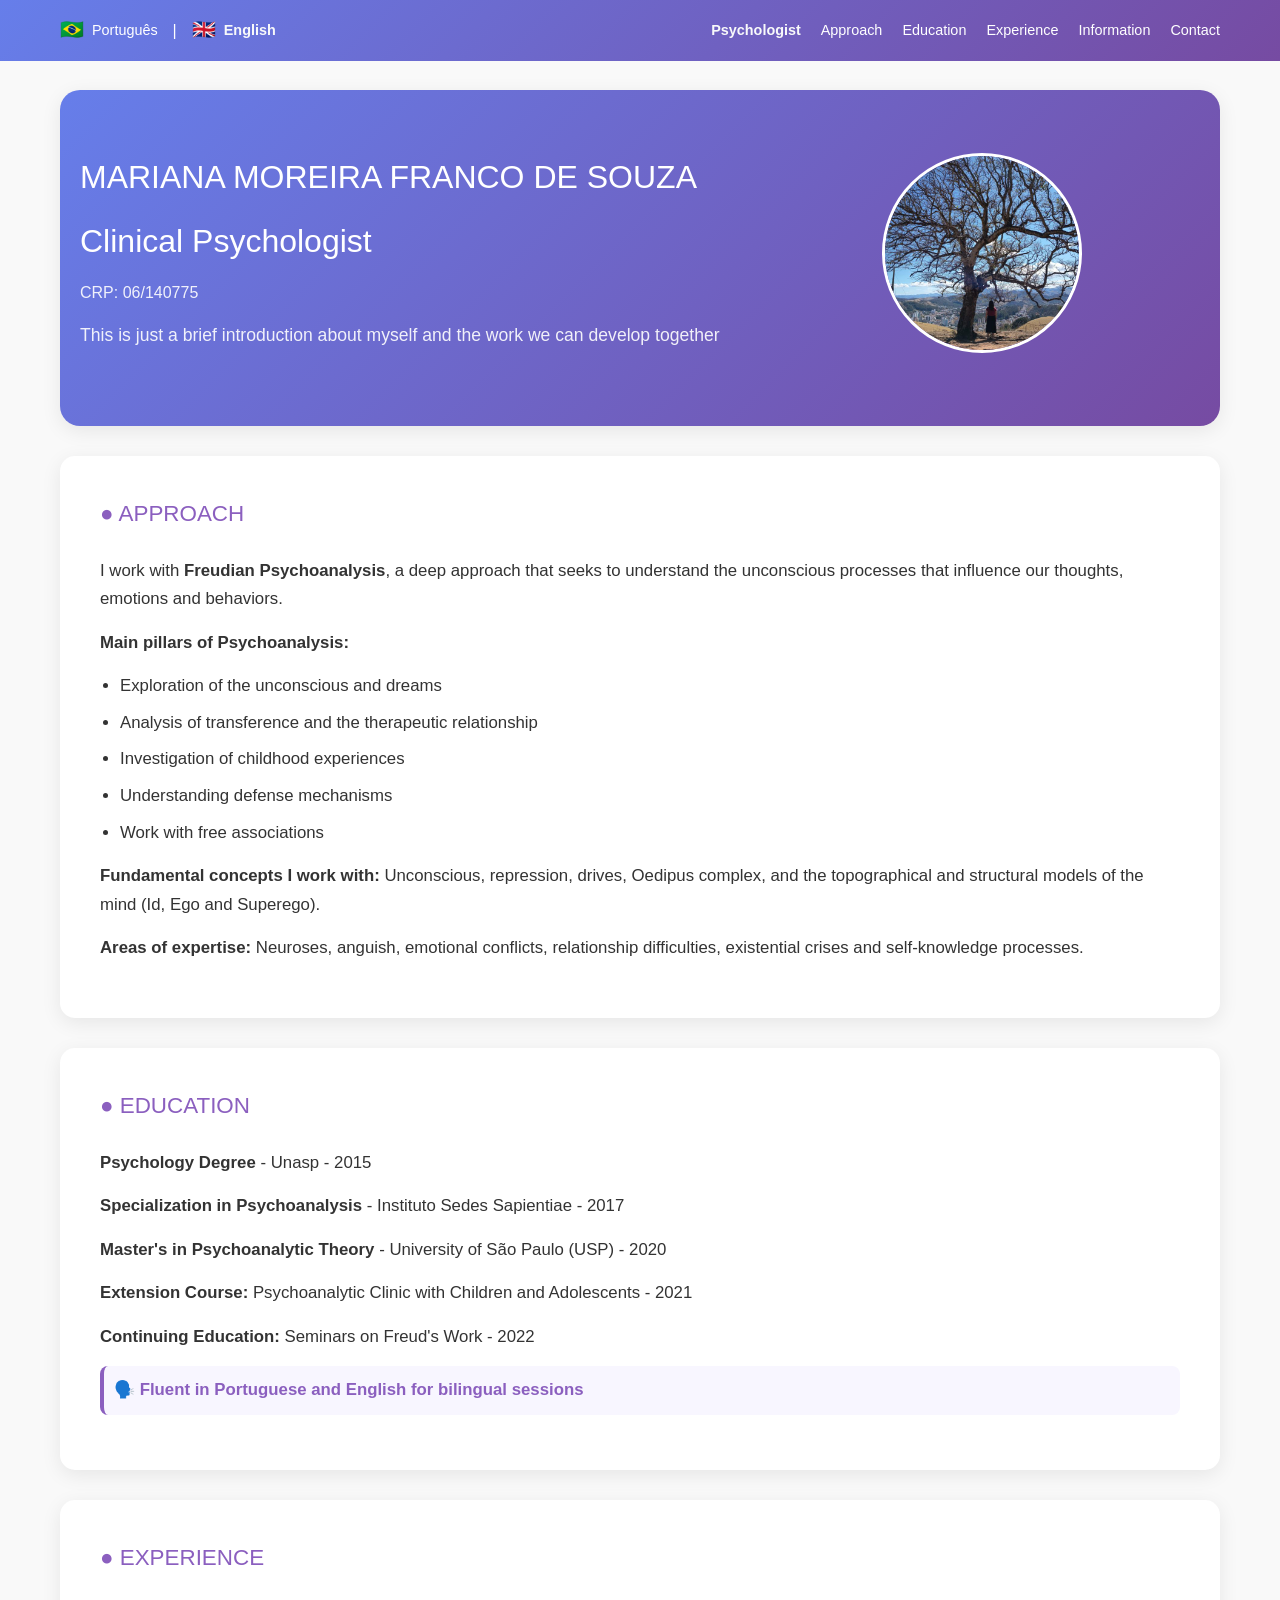
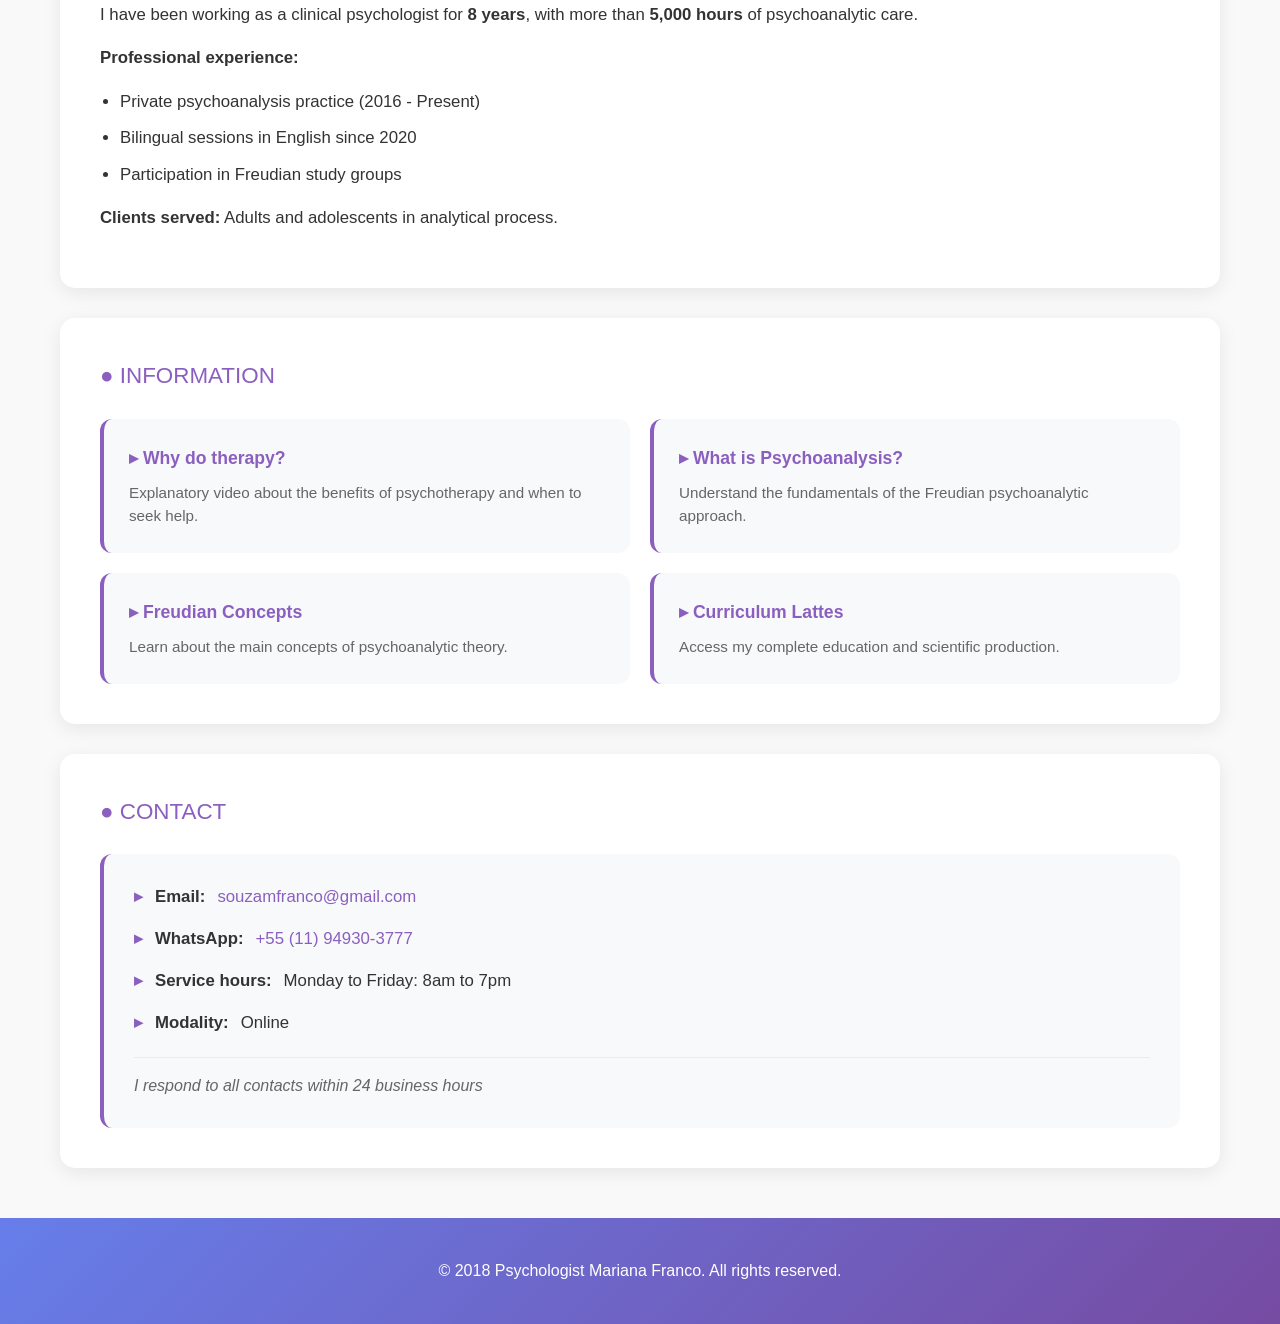
==== en.html @ 28c8e8e3 "Add files via upload" ====
<!DOCTYPE html>
<html lang="en">
<head>
    <meta charset="UTF-8">
    <meta name="viewport" content="width=device-width, initial-scale=1.0">
    <title>Mariana Franco | Psychologist</title>
    <link rel="stylesheet" href="style.css">
    <link rel="icon" href="data:image/svg+xml,<svg xmlns='http://www.w3.org/2000/svg' viewBox='0 0 100 100'><rect width='100' height='100' fill='white'/><text y='.9em' font-size='90' fill='black' text-anchor='middle' x='50'>Ψ</text></svg>">    
</head>
<body>
    <!-- Site Menu -->
    <div class="menu-banner">
        <div class="container">
            <div class="languages">
                <a href="index.html" class="language-link">
                    <span class="flag">🇧🇷</span>
                    Português
                </a>
                <span class="divider">|</span>
                <a href="en.html" class="language-link active">
                    <span class="flag">🇬🇧</span>
                    English
                </a>
            </div>
            <button class="hamburger" id="hamburger">
                <span></span>
                <span></span>
                <span></span>
            </button>
            <nav class="menu" id="menu">
                <a href="#psicologa" class="menu-link">Psychologist</a>
                <a href="#abordagem" class="menu-link">Approach</a>
                <a href="#formacao" class="menu-link">Education</a>
                <a href="#experiencia" class="menu-link">Experience</a>
                <a href="#informacoes" class="menu-link">Information</a>
                <a href="#contato" class="menu-link">Contact</a>
            </nav>
        </div>
    </div>

    <main class="container">
        <!-- Psychologist -->
        <section class="section" id="psicologa">
            <div class="section-content">
                <div class="header-text">
                    <h1 class="header-title">MARIANA MOREIRA FRANCO DE SOUZA</h1>
                    <h3 class="header-title">Clinical Psychologist</h3>
                    <p class="header-crp">CRP: 06/140775</p>
                    <p class="header-subtitle">This is just a brief introduction about myself and the work we can develop together</p>
                </div>
                <div class="header-image">
                    <img src="perfil.jpeg" alt="Profile photo of Mariana Franco">
                </div>
            </div>
        </section>

        <!-- Approach -->
        <section class="section" id="abordagem">
            <h2 class="section-title">● APPROACH</h2>
            <div class="section-content">
                <p>I work with <strong>Freudian Psychoanalysis</strong>, a deep approach that seeks to understand the unconscious processes that influence our thoughts, emotions and behaviors.</p>
                
                <p><strong>Main pillars of Psychoanalysis:</strong></p>
                <ul>
                    <li>Exploration of the unconscious and dreams</li>
                    <li>Analysis of transference and the therapeutic relationship</li>
                    <li>Investigation of childhood experiences</li>
                    <li>Understanding defense mechanisms</li>
                    <li>Work with free associations</li>
                </ul>

                <p><strong>Fundamental concepts I work with:</strong> Unconscious, repression, drives, Oedipus complex, and the topographical and structural models of the mind (Id, Ego and Superego).</p>

                <p><strong>Areas of expertise:</strong> Neuroses, anguish, emotional conflicts, relationship difficulties, existential crises and self-knowledge processes.</p>
            </div>
        </section>

        <!-- Education -->
        <section class="section" id="formacao">
            <h2 class="section-title">● EDUCATION</h2>
            <div class="section-content">
                <p><strong>Psychology Degree</strong> - Unasp - 2015</p>
                <p><strong>Specialization in Psychoanalysis</strong> - Instituto Sedes Sapientiae - 2017</p>
                <p><strong>Master's in Psychoanalytic Theory</strong> - University of São Paulo (USP) - 2020</p>
                <p><strong>Extension Course:</strong> Psychoanalytic Clinic with Children and Adolescents - 2021</p>
                <p><strong>Continuing Education:</strong> Seminars on Freud's Work - 2022</p>
                <p class="highlight-text"><strong>🗣️ Fluent in Portuguese and English for bilingual sessions</strong></p>
            </div>
        </section>
        
        <!-- Experience -->
        <section class="section" id="experiencia">
            <h2 class="section-title">● EXPERIENCE</h2>
            <div class="section-content">
                <p>I have been working as a clinical psychologist for <strong>8 years</strong>, with more than <strong>5,000 hours</strong> of psychoanalytic care.</p>

                <p><strong>Professional experience:</strong></p>
                <ul>
                    <li>Private psychoanalysis practice (2016 - Present)</li>
                    <li>Bilingual sessions in English since 2020</li>
                    <li>Participation in Freudian study groups</li>
                </ul>

                <p><strong>Clients served:</strong> Adults and adolescents in analytical process.</p>
            </div>
        </section>

        <!-- Links -->
        <section class="section" id="informacoes">
            <h2 class="section-title">● INFORMATION</h2>
            <div class="links-grid">
                <div class="link-card">
                    <a href="https://exemplo.com/por-que-terapia" target="_blank" class="link-title">▸ Why do therapy?</a>
                    <p class="link-description">Explanatory video about the benefits of psychotherapy and when to seek help.</p>
                </div>

                <div class="link-card">
                    <a href="https://exemplo.com/o-que-e-psicanalise" target="_blank" class="link-title">▸ What is Psychoanalysis?</a>
                    <p class="link-description">Understand the fundamentals of the Freudian psychoanalytic approach.</p>
                </div>

                <div class="link-card">
                    <a href="https://exemplo.com/conceitos-freudianos" target="_blank" class="link-title">▸ Freudian Concepts</a>
                    <p class="link-description">Learn about the main concepts of psychoanalytic theory.</p>
                </div>

                <div class="link-card">
                    <a href="https://exemplo.com/lattes" target="_blank" class="link-title">▸ Curriculum Lattes</a>
                    <p class="link-description">Access my complete education and scientific production.</p>
                </div>
            </div>
        </section>

        <!-- Contact -->
        <section class="section" id="contato">
            <h2 class="section-title">● CONTACT</h2>
            <div class="contact-card">
                <div class="contact-item">
                    <span class="contact-icon">▸</span>
                    <strong>Email:</strong>
                    <a href="mailto:souzamfranco@gmail.com">souzamfranco@gmail.com</a>
                </div>

                <div class="contact-item">
                    <span class="contact-icon">▸</span>
                    <strong>WhatsApp:</strong>
                    <a href="https://wa.me/5511949303777" target="_blank">+55 (11) 94930-3777</a>
                </div>

                <div class="contact-item">
                    <span class="contact-icon">▸</span>
                    <strong>Service hours:</strong>
                    <span>Monday to Friday: 8am to 7pm</span>
                </div>

                <div class="contact-item">
                    <span class="contact-icon">▸</span>
                    <strong>Modality:</strong>
                    <span>Online</span>
                </div>

                <p class="contact-note"><em>I respond to all contacts within 24 business hours</em></p>
            </div>
        </section>
    </main>

    <footer class="footer">
        <div class="container">
            <p>&copy; 2018 Psychologist Mariana Franco. All rights reserved.</p>
        </div>
    </footer>

    <script src="script.js"></script>
</body>
</html>
---- style.css ----
/* Reset e configurações gerais */
* {
    margin: 0;
    padding: 0;
    box-sizing: border-box;
}

body {
    font-family: 'Segoe UI', Tahoma, Geneva, Verdana, sans-serif;
    line-height: 1.6;
    color: #333;
    background-color: #f9f9f9;
    padding-top: 60px;
}

.container {
    max-width: 1200px;
    margin: 0 auto;
    padding: 0 20px;
}

/* Menu Banner */
.menu-banner {
    background: linear-gradient(135deg, #667eea 0%, #764ba2 100%);
    padding: 15px 0;
    border-bottom: 1px solid #e9ecef;
    position: fixed;
    top: 0;
    left: 0;
    right: 0;
    z-index: 1000;
    width: 100%;
    border-bottom: none;
}

.menu-banner .container {
    display: flex;
    justify-content: space-between;
    align-items: center;
    position: relative;
}

.languages {
    display: flex;
    align-items: center;
}

.menu {
    display: flex;
    gap: 20px;
}

.menu-link {
    text-decoration: none;
    color: white;
    font-size: 0.9rem;
    transition: color 0.3s ease, font-weight 0.3s ease;
}

.menu-link:hover {
    color: #f8f9fa;
}

.menu-link.active {
    color: #f8f9fa;
    font-weight: 600;
}

.language-link {
    display: inline-flex;
    align-items: center;
    gap: 8px;
    text-decoration: none;
    color: white;
    font-size: 0.9rem;
    transition: color 0.3s ease;
}

.language-link.active {
    color: #f8f9fa;
    font-weight: 600;
}

.language-link:hover {
    color: #8B5FBF;
}

.divider {
    color: white;
    margin: 0 15px;
}

.flag {
    font-size: 1.2rem;
}

/* Header Section */
#psicologa {
    background: linear-gradient(135deg, #667eea 0%, #764ba2 100%);
    color: white;
    padding: 60px 0;
    border-radius: 20px;
    margin-bottom: 30px;
}

#psicologa .section-content {
    display: flex;
    flex-direction: column;
    align-items: center;
    justify-content: center;
    gap: 30px;
    max-width: 1200px;
    margin: 0 auto;
    padding: 0 20px;
}

.header-text {
    text-align: center;
    max-width: 500px;
}

.header-title:first-of-type {
    white-space: nowrap;
}

.header-image {
    text-align: center;
}

.header-title {
    font-size: 2rem;
    margin-bottom: 10px;
    font-weight: 400;
}

.header-crp {
    font-size: 1rem;
    margin-bottom: 20px;
    opacity: 0.9;
}

.header-subtitle {
    font-size: 1.1rem;
    opacity: 0.9;
}

.header-image img {
    width: 200px;
    height: 200px;
    border-radius: 50%;
    object-fit: cover;
    border: 3px solid white;
}

/* Seções */
.section {
    background: white;
    margin: 30px 0;
    padding: 40px;
    border-radius: 15px;
    box-shadow: 0 5px 20px rgba(0,0,0,0.08);
    transition: transform 0.3s ease, box-shadow 0.3s ease;
}

.section:hover {
    transform: translateY(-2px);
    box-shadow: 0 8px 25px rgba(0,0,0,0.12);
}

.section-title {
    color: #8B5FBF;
    margin-bottom: 25px;
    font-size: 1.4rem;
    font-weight: 500;
}

.section-content {
    font-size: 1.05rem;
    line-height: 1.7;
}

.section-content p {
    margin-bottom: 15px;
}

.section-content ul {
    margin: 15px 0;
    padding-left: 20px;
}

.section-content li {
    margin-bottom: 8px;
}

.highlight-text {
    color: #8B5FBF;
    padding: 10px;
    background: #f8f6ff;
    border-radius: 8px;
    border-left: 4px solid #8B5FBF;
}

/* Links */
.links-grid {
    display: grid;
    grid-template-columns: repeat(2, 1fr);
    gap: 20px;
    margin-top: 20px;
}

.link-card {
    background: #f8f9fa;
    padding: 25px;
    border-radius: 12px;
    border-left: 4px solid #8B5FBF;
    transition: all 0.3s ease;
    height: 100%;
}

.link-card:hover {
    transform: translateY(-3px);
    box-shadow: 0 5px 15px rgba(139, 95, 191, 0.2);
    background: #f0f2ff;
}

.link-title {
    color: #8B5FBF;
    text-decoration: none;
    font-weight: 600;
    font-size: 1.1rem;
    display: block;
    margin-bottom: 10px;
    transition: color 0.3s ease;
}

.link-title:hover {
    color: #764ba2;
}

.link-description {
    color: #666;
    font-size: 0.95rem;
    line-height: 1.5;
}

/* Contato */
.contact-card {
    background: #f8f9fa;
    padding: 30px;
    border-radius: 12px;
    border-left: 4px solid #8B5FBF;
}

.contact-item {
    display: flex;
    align-items: center;
    gap: 12px;
    margin-bottom: 15px;
    font-size: 1.05rem;
}

.contact-icon {
    color: #8B5FBF;
    font-weight: bold;
}

.contact-item a {
    color: #8B5FBF;
    text-decoration: none;
    transition: color 0.3s ease;
}

.contact-item a:hover {
    color: #764ba2;
    text-decoration: underline;
}

.contact-note {
    margin-top: 20px;
    padding-top: 15px;
    border-top: 1px solid #e9ecef;
    color: #666;
    font-style: italic;
}

/* Footer */
.footer {
    background: linear-gradient(135deg, #667eea 0%, #764ba2 100%);
    text-align: center;
    padding: 40px 0;
    color: white;
    margin-top: 50px;
}

/* Hamburger Menu */
.hamburger {
    display: none;
    flex-direction: column;
    background: none;
    border: none;
    cursor: pointer;
    gap: 5px;
}

.hamburger span {
    width: 25px;
    height: 3px;
    background: white;
    border-radius: 2px;
    transition: all 0.3s ease;
}

.hamburger.active span:nth-child(1) {
    transform: rotate(45deg) translate(8px, 8px);
}

.hamburger.active span:nth-child(2) {
    opacity: 0;
}

.hamburger.active span:nth-child(3) {
    transform: rotate(-45deg) translate(8px, -8px);
}

/* Responsivo */
@media (min-width: 769px) {
    #psicologa .section-content {
        display: grid;
        grid-template-columns: 1.5fr 1fr;
        flex-direction: row;
        align-items: center;
        justify-content: center;
    }

    .header-text {
        text-align: left;
        max-width: none;
    }

    .header-image {
        text-align: center;
    }
}

@media (max-width: 768px) {
    .header {
        padding: 40px 0;
    }
    
    .header-title {
        font-size: 1.6rem;
    }

    .menu-banner .container {
        flex-wrap: wrap;
    }

    .hamburger {
        display: flex;
    }

    .menu {
        position: fixed;
        top: 60px;
        left: 0;
        right: 0;
        background: linear-gradient(135deg, #667eea 0%, #764ba2 100%);
        flex-direction: column;
        gap: 0;
        max-height: 0;
        overflow: hidden;
        transition: max-height 0.3s ease;
        border-bottom: 1px solid #e9ecef;
        z-index: 999;
    }

    .menu.active {
        max-height: 300px;
    }

    .menu-link {
        display: block;
        padding: 15px 20px;
        border-bottom: 1px solid #e9ecef;
    }
    
    .section {
        padding: 25px 20px;
        margin: 20px 0;
    }
    
    .section-title {
        font-size: 1.2rem;
    }
    
    .links-grid {
        grid-template-columns: 1fr;
    }
    
    .contact-item {
        flex-direction: row;
        align-items: flex-start;
        gap: 8px;
    }
    
    .container {
        padding: 0 15px;
    }
}

@media (max-width: 480px) {
    .header-title {
        font-size: 1.4rem;
    }
    
    .header-subtitle {
        font-size: 1rem;
    }
    
    .section {
        padding: 20px 15px;
    }
}
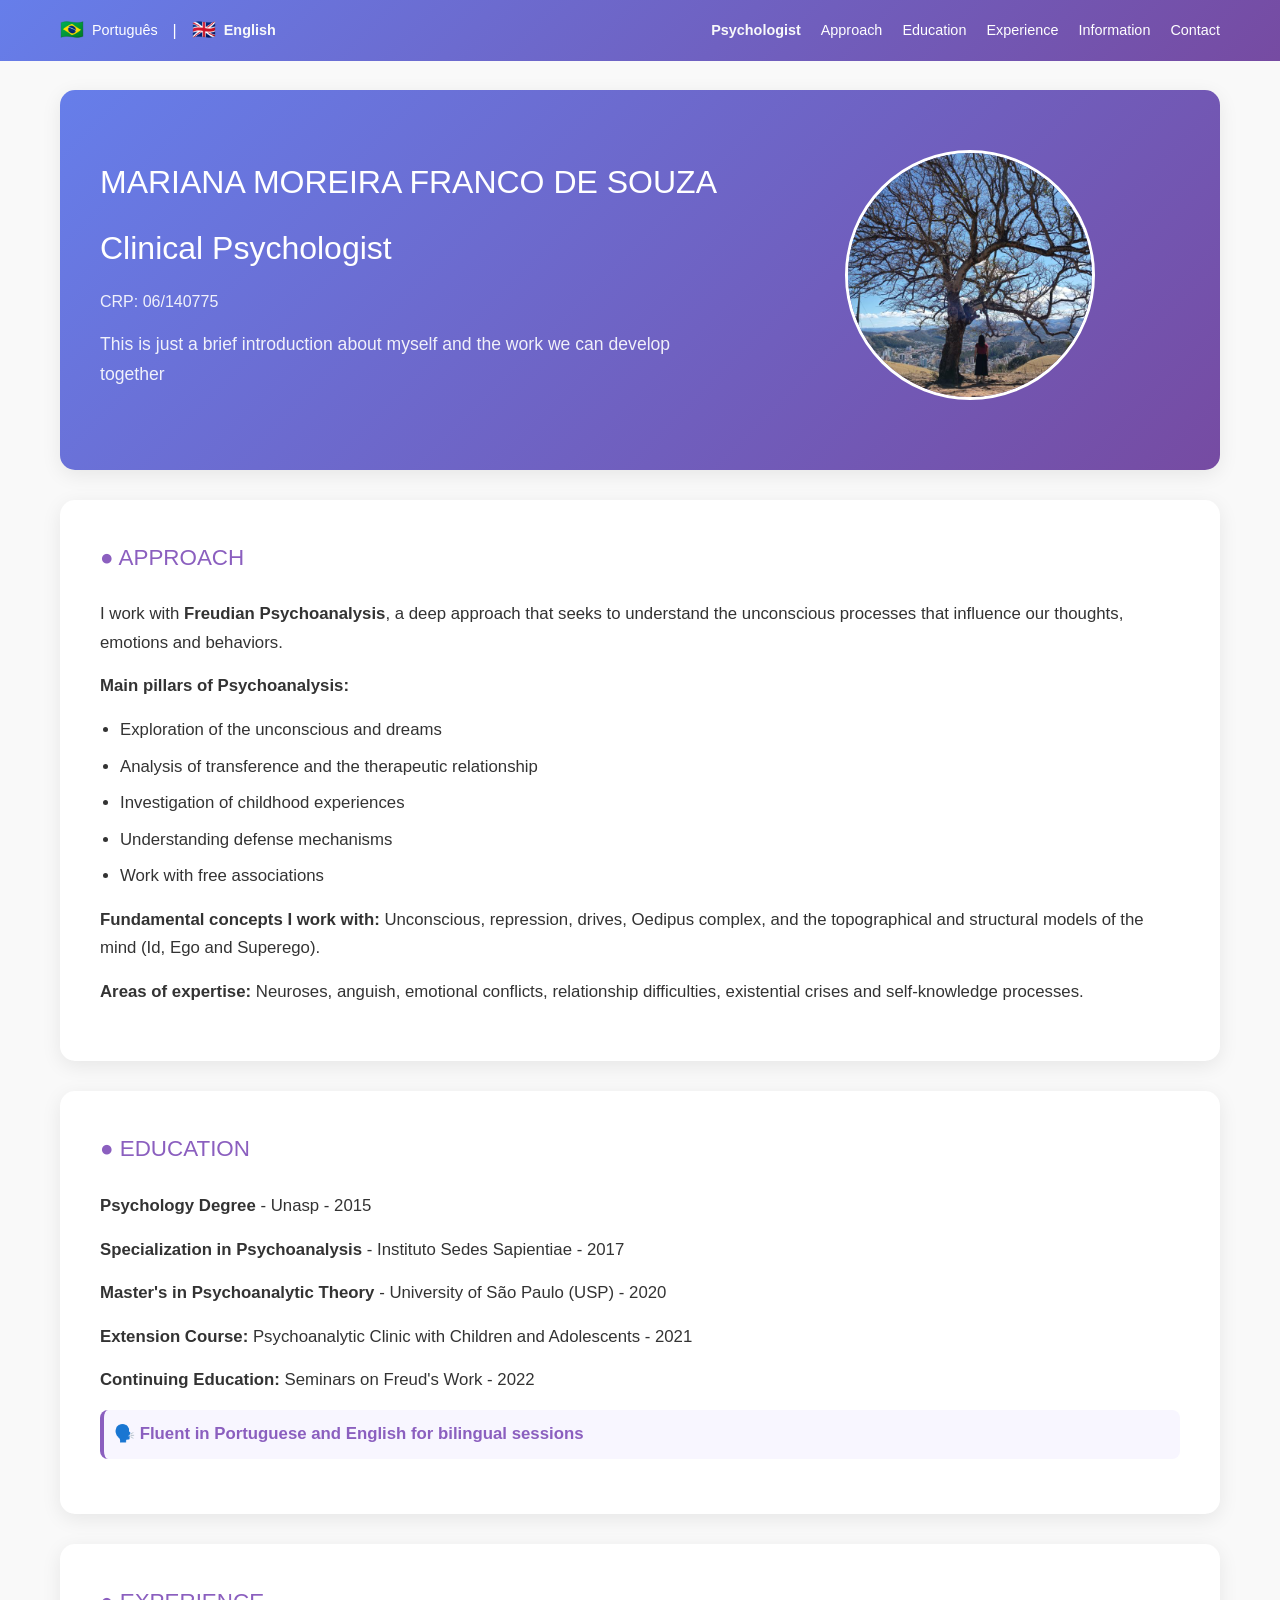
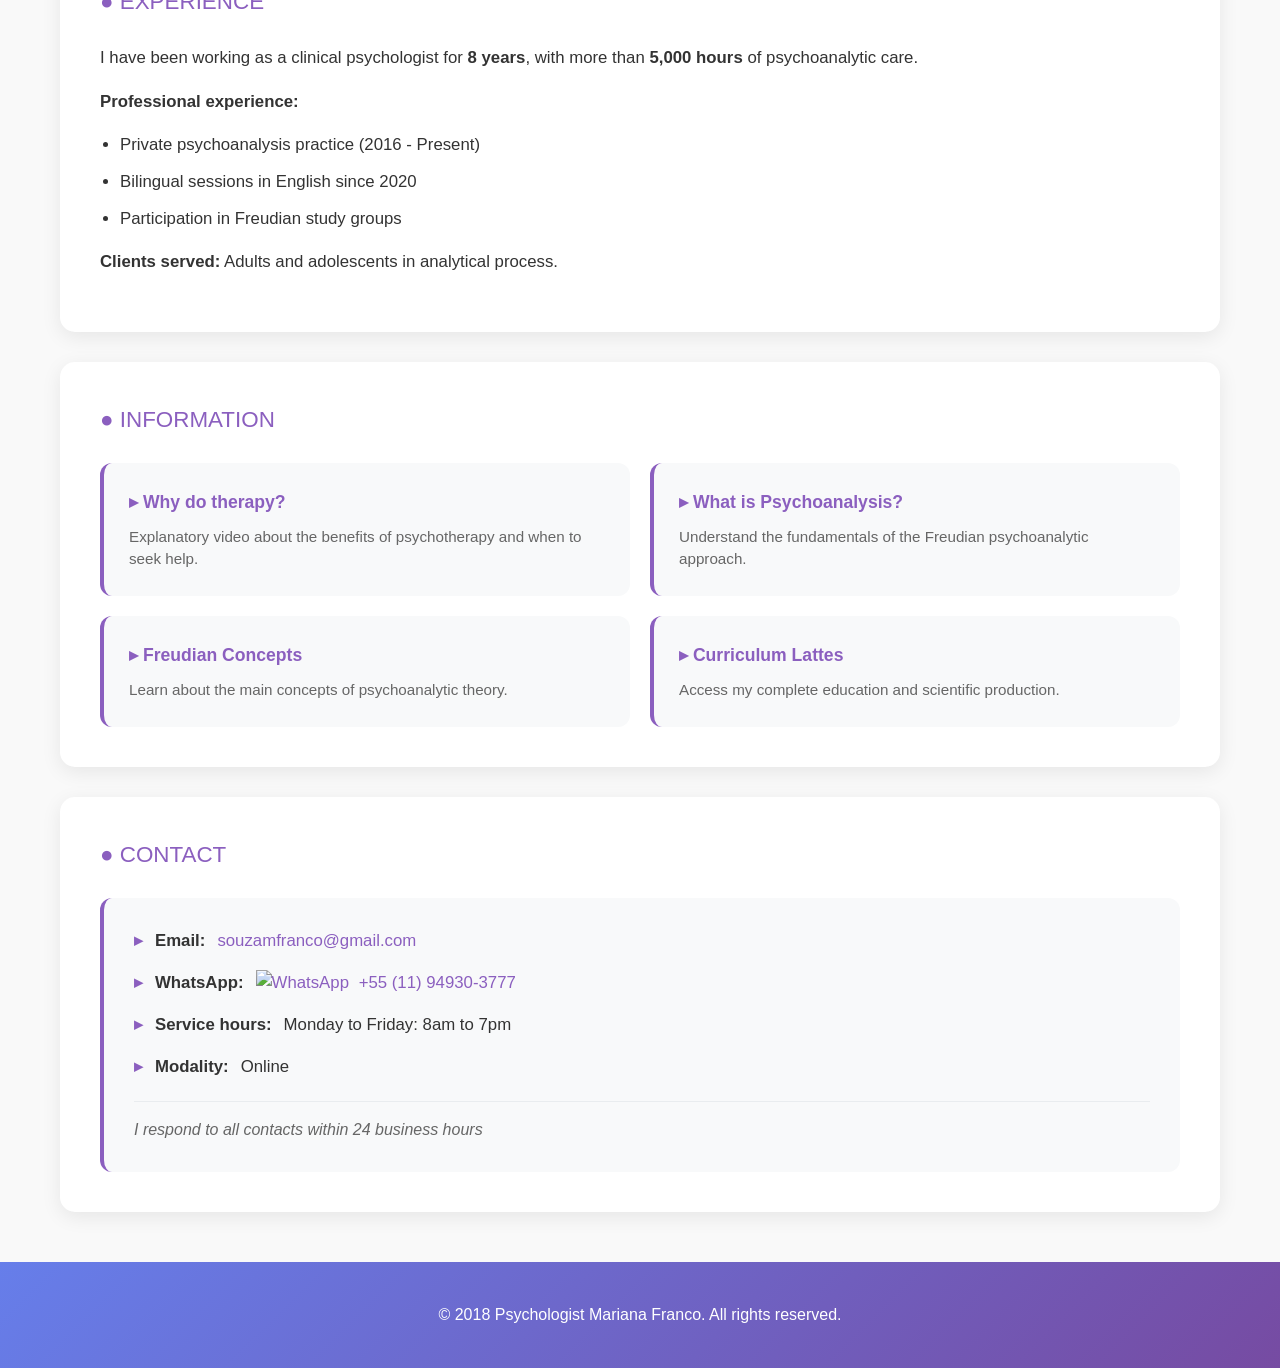
==== commit 3158e7c3: "Add files via upload" ====
--- a/en.html
+++ b/en.html
@@ -144,7 +144,7 @@
                 <div class="contact-item">
                     <span class="contact-icon">▸</span>
                     <strong>WhatsApp:</strong>
-                    <a href="https://wa.me/5511949303777" target="_blank">+55 (11) 94930-3777</a>
+                    <a href="https://wa.me/5511949303777" target="_blank"><img src="https://static.whatsapp.net/rsrc.php/yd/r/PfkSLByWV8O.webp" alt="WhatsApp" class="whatsapp-icon"> +55 (11) 94930-3777</a>
                 </div>
 
                 <div class="contact-item">
--- a/style.css
+++ b/style.css
@@ -92,15 +92,18 @@
 
 .flag {
     font-size: 1.2rem;
+    font-family: "Apple Color Emoji", "Segoe UI Emoji", "Segoe UI Symbol", sans-serif;
+    font-variant: normal;
+    text-rendering: auto;
 }
 
 /* Header Section */
 #psicologa {
     background: linear-gradient(135deg, #667eea 0%, #764ba2 100%);
     color: white;
-    padding: 60px 0;
-    border-radius: 20px;
-    margin-bottom: 30px;
+    padding: 60px 20px;
+    border-radius: 15px;
+    margin: 30px 0;
 }
 
 #psicologa .section-content {
@@ -121,6 +124,11 @@
 
 .header-title:first-of-type {
     white-space: nowrap;
+    margin-bottom: 12px;
+}
+
+.header-title:nth-of-type(2) {
+    margin-bottom: 6px;
 }
 
 .header-image {
@@ -135,18 +143,19 @@
 
 .header-crp {
     font-size: 1rem;
-    margin-bottom: 20px;
+    margin-bottom: 6px;
     opacity: 0.9;
 }
 
 .header-subtitle {
     font-size: 1.1rem;
+    margin-bottom: 6px;
     opacity: 0.9;
 }
 
 .header-image img {
-    width: 200px;
-    height: 200px;
+    width: 250px;
+    height: 250px;
     border-radius: 50%;
     object-fit: cover;
     border: 3px solid white;
@@ -275,6 +284,13 @@
     text-decoration: underline;
 }
 
+.whatsapp-icon {
+    width: 20px;
+    height: 20px;
+    vertical-align: middle;
+    margin-right: 5px;
+}
+
 .contact-note {
     margin-top: 20px;
     padding-top: 15px;
@@ -311,7 +327,7 @@
 }
 
 .hamburger.active span:nth-child(1) {
-    transform: rotate(45deg) translate(8px, 8px);
+    transform: rotate(45deg) translate(2px, 10px);
 }
 
 .hamburger.active span:nth-child(2) {
@@ -319,7 +335,7 @@
 }
 
 .hamburger.active span:nth-child(3) {
-    transform: rotate(-45deg) translate(8px, -8px);
+    transform: rotate(-45deg) translate(1px, -10px);
 }
 
 /* Responsivo */
@@ -375,7 +391,7 @@
     }
 
     .menu.active {
-        max-height: 300px;
+        max-height: 400px;
     }
 
     .menu-link {
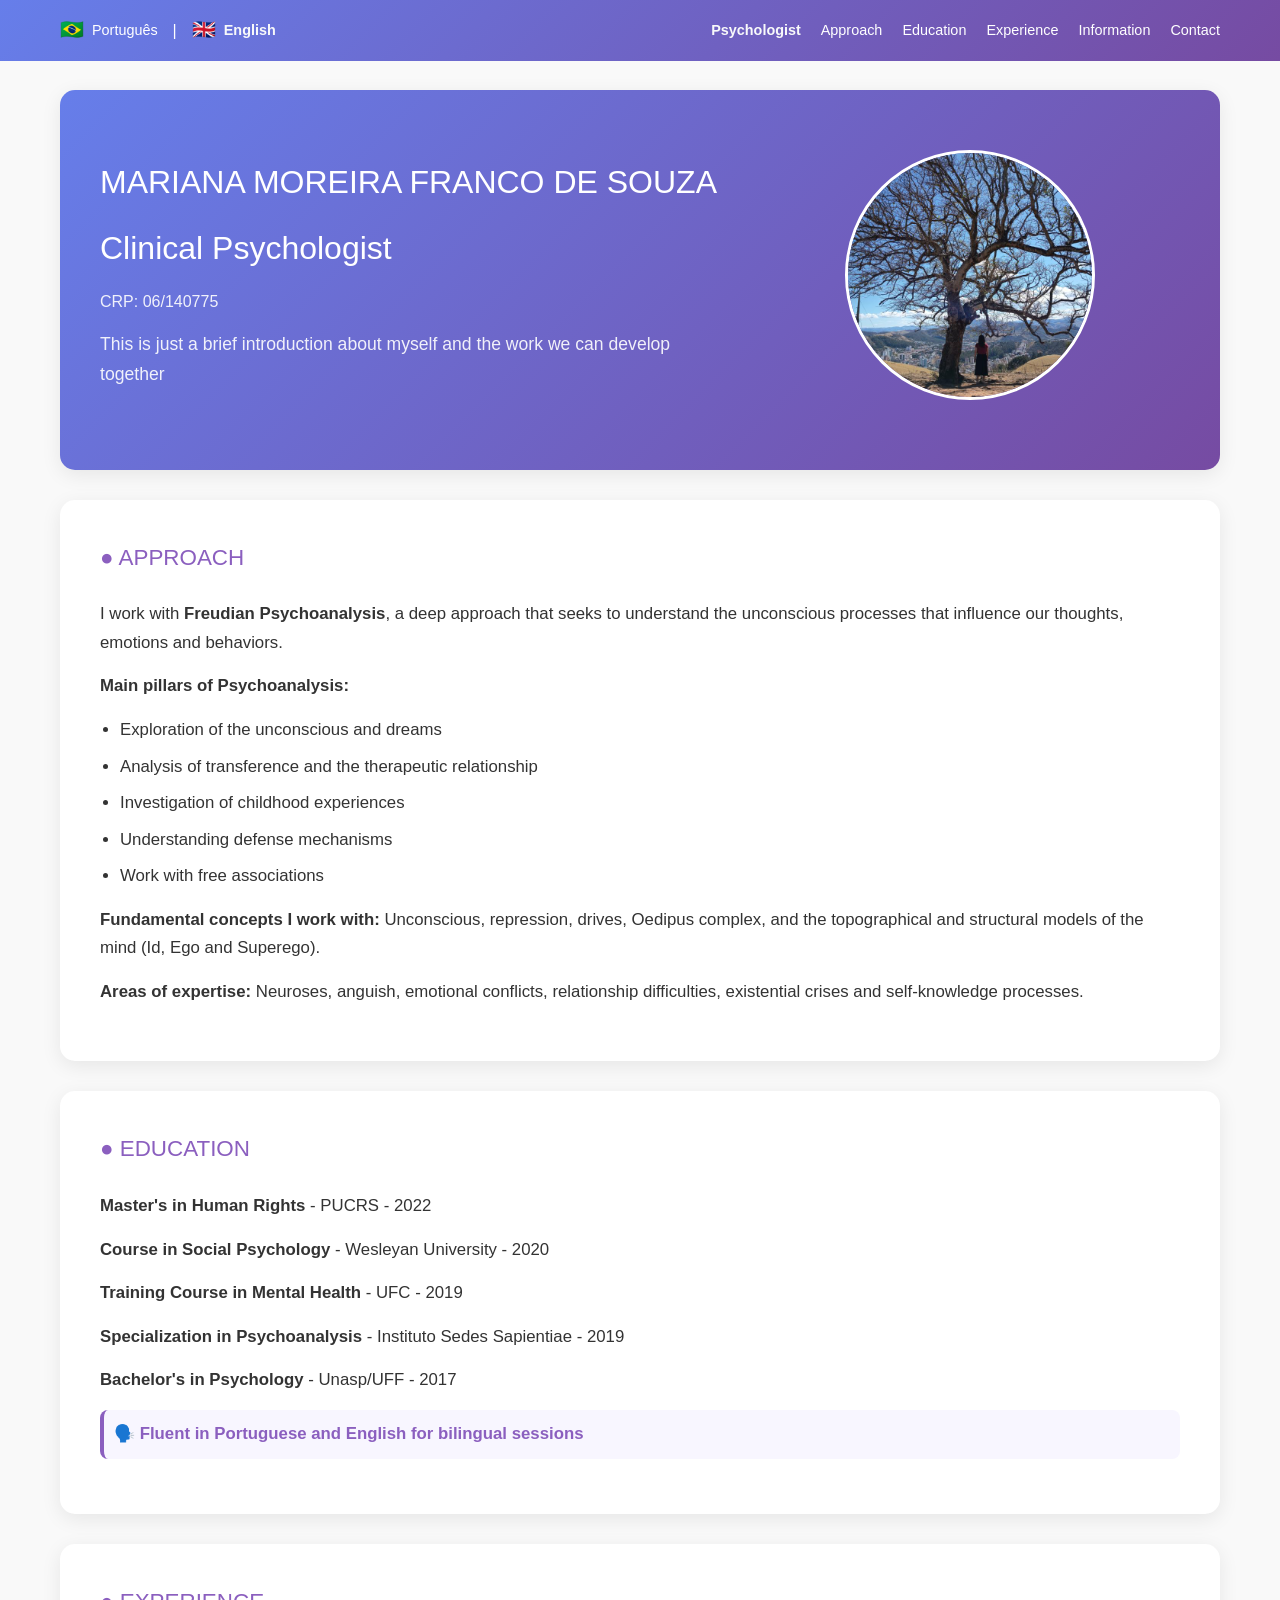
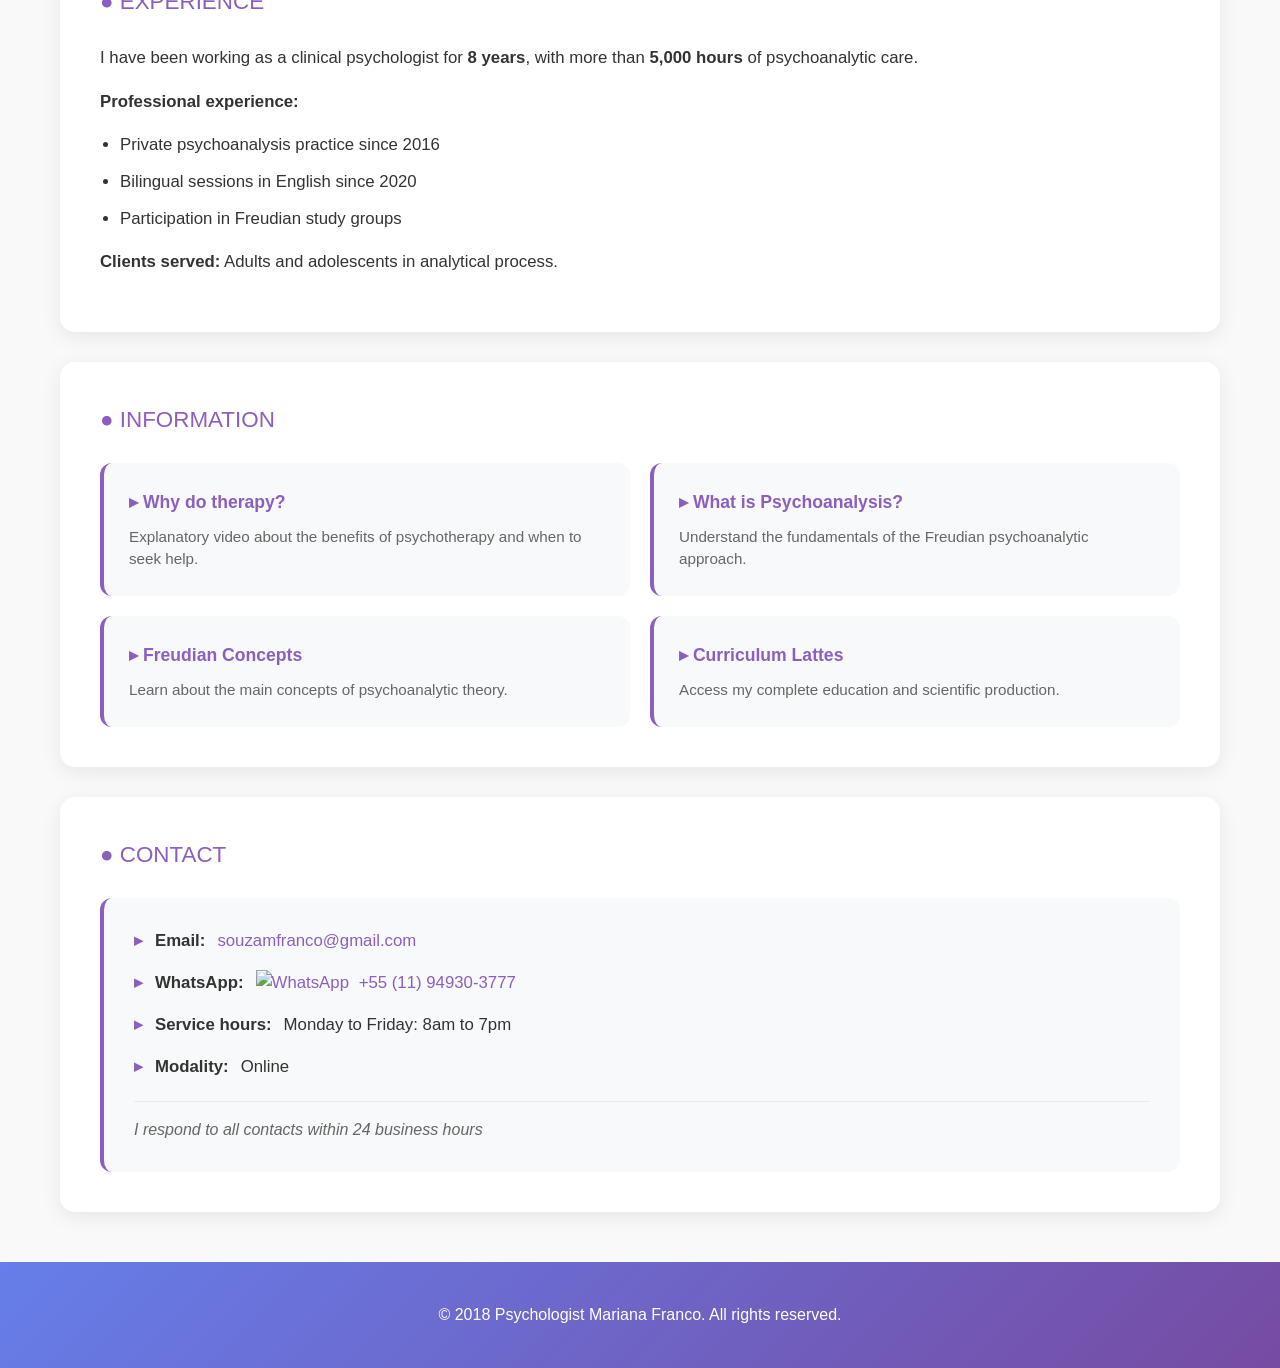
==== commit f28bf4b7: "Add files via upload" ====
--- a/en.html
+++ b/en.html
@@ -79,11 +79,11 @@
         <section class="section" id="formacao">
             <h2 class="section-title">● EDUCATION</h2>
             <div class="section-content">
-                <p><strong>Psychology Degree</strong> - Unasp - 2015</p>
-                <p><strong>Specialization in Psychoanalysis</strong> - Instituto Sedes Sapientiae - 2017</p>
-                <p><strong>Master's in Psychoanalytic Theory</strong> - University of São Paulo (USP) - 2020</p>
-                <p><strong>Extension Course:</strong> Psychoanalytic Clinic with Children and Adolescents - 2021</p>
-                <p><strong>Continuing Education:</strong> Seminars on Freud's Work - 2022</p>
+                <p><strong>Master's in Human Rights</strong> - PUCRS - 2022</p>
+                <p><strong>Course in Social Psychology</strong> - Wesleyan University - 2020</p>
+                <p><strong>Training Course in Mental Health</strong> - UFC - 2019</p>
+                <p><strong>Specialization in Psychoanalysis</strong> - Instituto Sedes Sapientiae - 2019</p>
+                <p><strong>Bachelor's in Psychology</strong> - Unasp/UFF - 2017</p>
                 <p class="highlight-text"><strong>🗣️ Fluent in Portuguese and English for bilingual sessions</strong></p>
             </div>
         </section>
@@ -96,7 +96,7 @@
 
                 <p><strong>Professional experience:</strong></p>
                 <ul>
-                    <li>Private psychoanalysis practice (2016 - Present)</li>
+                    <li>Private psychoanalysis practice since 2016</li>
                     <li>Bilingual sessions in English since 2020</li>
                     <li>Participation in Freudian study groups</li>
                 </ul>
